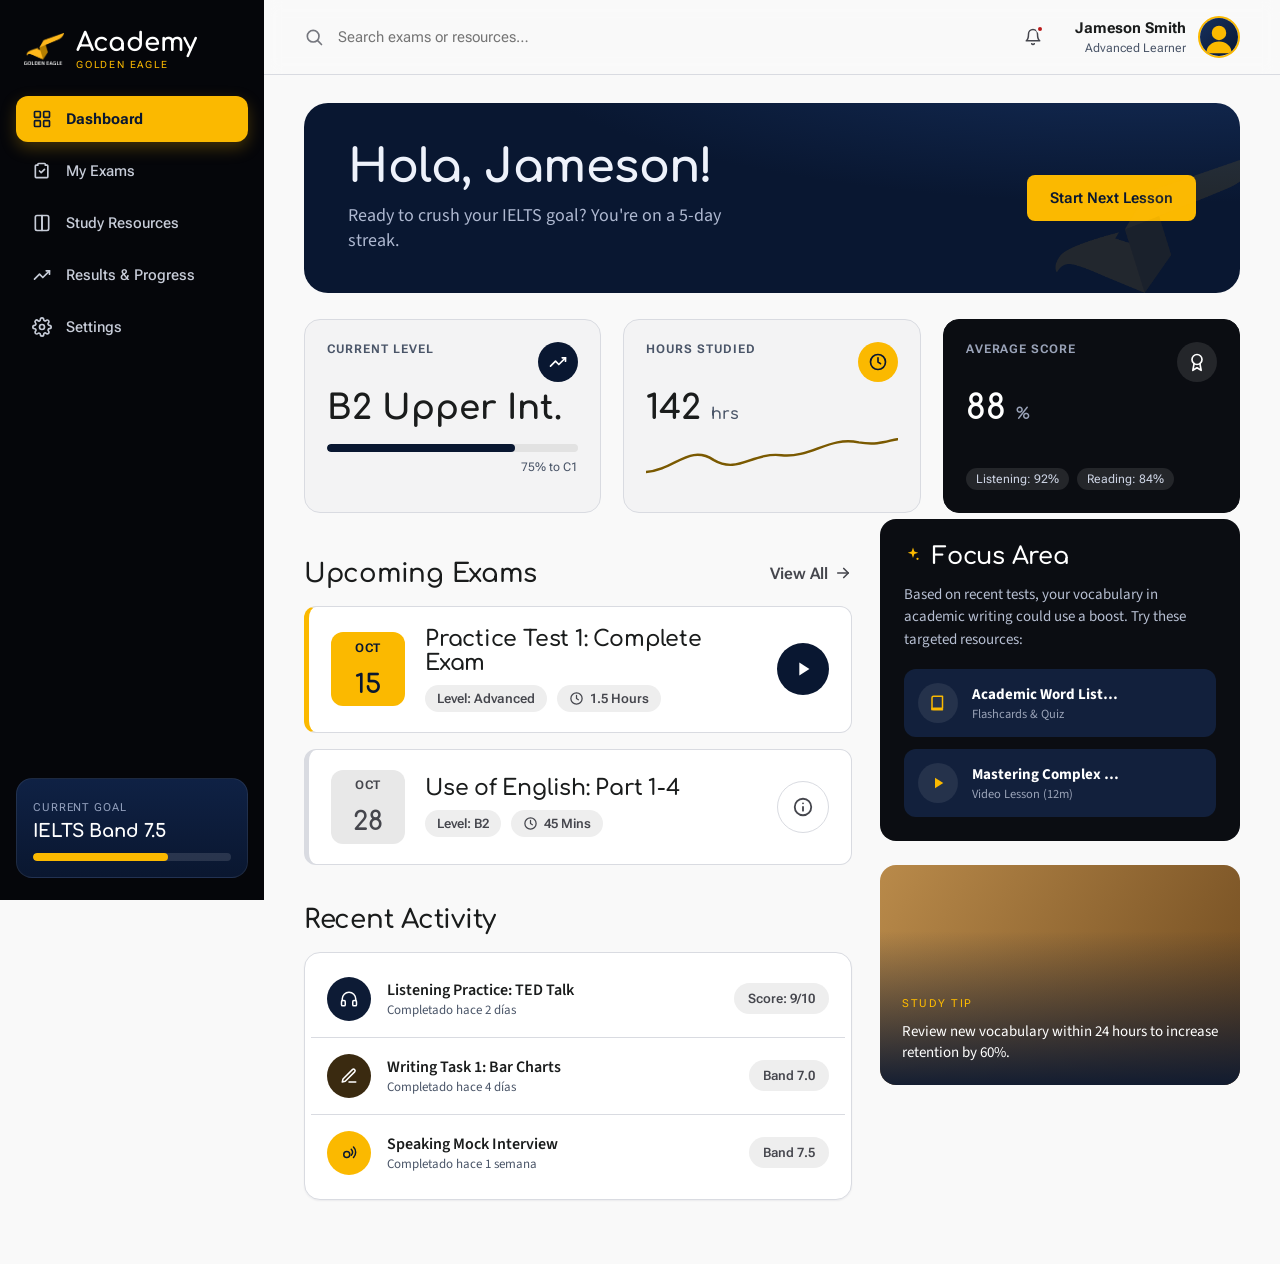
==== index.html @ 35537faf "Add Golden Eagle Academy exam portal PWA Installable exam-taking web app for Golden Eagle academy, b" ====
<!DOCTYPE html>
<html lang="es">
<head>
  <meta charset="UTF-8">
  <meta name="viewport" content="width=device-width, initial-scale=1.0, viewport-fit=cover">
  <title>Golden Eagle Academy — Portal de Exámenes</title>
  <meta name="description" content="Portal instalable para rendir exámenes de inglés en la academia Golden Eagle.">
  <meta name="theme-color" content="#091731">
  <meta name="apple-mobile-web-app-capable" content="yes">
  <meta name="mobile-web-app-capable" content="yes">
  <meta name="apple-mobile-web-app-status-bar-style" content="black-translucent">
  <meta name="apple-mobile-web-app-title" content="Golden Eagle">

  <link rel="manifest" href="manifest.webmanifest">
  <link rel="icon" type="image/png" sizes="32x32" href="icons/favicon-32.png">
  <link rel="icon" type="image/png" sizes="16x16" href="icons/favicon-16.png">
  <link rel="apple-touch-icon" href="icons/apple-touch-icon.png">

  <link rel="preconnect" href="https://fonts.googleapis.com">
  <link rel="preconnect" href="https://fonts.gstatic.com" crossorigin>
  <link href="https://fonts.googleapis.com/css2?family=Comfortaa:wght@500;600;700&family=Source+Sans+3:wght@400;600;700&family=Roboto+Flex:wght@500;600;700&display=swap" rel="stylesheet">

  <link rel="stylesheet" href="css/styles.css">
</head>
<body>
  <div id="root"></div>
  <noscript>
    <div style="padding:40px;font-family:system-ui;text-align:center">
      <h1>Golden Eagle Academy</h1>
      <p>Esta aplicación necesita JavaScript para funcionar.</p>
    </div>
  </noscript>
  <script src="js/data.js"></script>
  <script src="js/app.js"></script>
</body>
</html>
---- css/styles.css ----
/* ==========================================================================
   Golden Eagle Academy — Design System "Academic Prestige"
   Eagle Navy + Golden Yellow · Comfortaa / Source Sans 3 / Roboto Flex
   ========================================================================== */

:root {
  /* Brand */
  --eagle-navy: #091731;
  --golden-yellow: #FBB900;
  --golden-deep: #7a5900;
  --paper-white: #FFFFFF;
  --slate-gray: #4A5568;

  /* Surfaces */
  --background: #f9f9f9;
  --surface: #f9f9f9;
  --surface-container-lowest: #ffffff;
  --surface-container-low: #f3f3f4;
  --surface-container: #eeeeee;
  --surface-container-high: #e8e8e8;
  --surface-container-highest: #e2e2e2;

  /* Text */
  --on-surface: #1a1c1c;
  --on-surface-variant: #45464d;
  --outline: #75777e;
  --outline-variant: #d9dbe1;

  /* Semantic */
  --primary: #0d1b35;
  --on-primary: #ffffff;
  --error: #ba1a1a;
  --error-container: #ffdad6;
  --on-error-container: #93000a;
  --success: #1f9d6b;
  --success-soft: #e4f4ec;
  --success-border: #b7e2cd;

  /* Radii */
  --r-sm: 0.25rem;
  --r: 0.5rem;
  --r-md: 0.75rem;
  --r-lg: 1rem;
  --r-xl: 1.5rem;
  --r-full: 9999px;

  /* Fonts */
  --font-head: "Comfortaa", "Trebuchet MS", system-ui, sans-serif;
  --font-body: "Source Sans 3", "Segoe UI", system-ui, sans-serif;
  --font-ui: "Roboto Flex", "Segoe UI", system-ui, sans-serif;

  /* Layout */
  --sidebar-w: 264px;
  --max-w: 1280px;
  --shadow-1: 0 1px 2px rgba(9, 23, 49, 0.06);
  --shadow-2: 0 10px 30px rgba(9, 23, 49, 0.12);
  --shadow-hover: 0 12px 28px rgba(9, 23, 49, 0.14);
}

* { box-sizing: border-box; }

html, body { margin: 0; padding: 0; }

body {
  font-family: var(--font-body);
  background: var(--background);
  color: var(--on-surface);
  -webkit-font-smoothing: antialiased;
  text-rendering: optimizeLegibility;
  overscroll-behavior: none;
}

h1, h2, h3, h4 { font-family: var(--font-head); font-weight: 600; margin: 0; letter-spacing: -0.01em; }

a { color: inherit; text-decoration: none; }
button { font-family: inherit; }
img { max-width: 100%; display: block; }

/* Default sizing for inline icon SVGs (those without an explicit width attr).
   Explicit rules below override this via equal specificity + later source order. */
svg:not([width]) { width: 18px; height: 18px; flex: none; }

/* Scrollbar quieting */
::-webkit-scrollbar { width: 10px; height: 10px; }
::-webkit-scrollbar-thumb { background: #cfd2da; border-radius: 999px; }
::-webkit-scrollbar-track { background: transparent; }

/* ========================= App shell ========================= */
.app {
  display: grid;
  grid-template-columns: var(--sidebar-w) 1fr;
  min-height: 100vh;
}

/* Scrim only participates on mobile (overridden in the media query). */
.scrim { display: none; }

/* ---- Sidebar ---- */
.sidebar {
  background: #05060a;
  color: #e9ecf3;
  display: flex;
  flex-direction: column;
  padding: 22px 16px;
  position: sticky;
  top: 0;
  height: 100vh;
  z-index: 40;
}
.brand {
  display: flex;
  align-items: center;
  gap: 12px;
  padding: 6px 8px 22px;
}
.brand img { width: 40px; height: 40px; object-fit: contain; }
.brand .brand-name { font-family: var(--font-head); font-size: 26px; font-weight: 700; color: #fff; letter-spacing: -0.01em; }
.brand .brand-sub { display: block; font-family: var(--font-ui); font-size: 10px; letter-spacing: 0.18em; color: var(--golden-yellow); text-transform: uppercase; margin-top: 2px; }

.nav { display: flex; flex-direction: column; gap: 6px; margin-top: 4px; }
.nav a {
  display: flex;
  align-items: center;
  gap: 14px;
  padding: 13px 16px;
  border-radius: var(--r-md);
  font-family: var(--font-ui);
  font-weight: 500;
  font-size: 15px;
  color: #c7ccd8;
  transition: background .15s ease, color .15s ease;
}
.nav a svg { width: 20px; height: 20px; flex: none; }
.nav a:hover { background: rgba(255,255,255,0.06); color: #fff; }
.nav a.active {
  background: var(--golden-yellow);
  color: var(--eagle-navy);
  font-weight: 700;
  box-shadow: 0 6px 16px rgba(251,185,0,0.25);
}
.nav a.active svg { color: var(--eagle-navy); }

.sidebar-spacer { flex: 1; }

.goal-card {
  background: linear-gradient(180deg, #0f2144, #0a1730);
  border: 1px solid rgba(255,255,255,0.08);
  border-radius: var(--r-lg);
  padding: 16px;
  margin-top: 12px;
}
.goal-card .goal-label { font-family: var(--font-ui); font-size: 11px; letter-spacing: 0.08em; color: #93a0bd; text-transform: uppercase; }
.goal-card .goal-value { font-family: var(--font-head); font-weight: 700; font-size: 18px; color: #fff; margin: 4px 0 12px; }
.goal-bar { height: 8px; border-radius: 999px; background: rgba(255,255,255,0.12); overflow: hidden; }
.goal-bar > span { display: block; height: 100%; background: var(--golden-yellow); border-radius: 999px; }

/* ---- Main + topbar ---- */
.main { display: flex; flex-direction: column; min-width: 0; }

.topbar {
  position: sticky;
  top: 0;
  z-index: 30;
  display: flex;
  align-items: center;
  gap: 20px;
  padding: 16px 40px;
  background: rgba(249,249,249,0.85);
  backdrop-filter: saturate(140%) blur(8px);
  border-bottom: 1px solid var(--outline-variant);
}
.search {
  flex: 1;
  max-width: 620px;
  display: flex;
  align-items: center;
  gap: 12px;
  color: var(--outline);
  font-family: var(--font-ui);
  font-size: 15px;
}
.search > svg { width: 20px; height: 20px; flex: none; }
.search input {
  border: none;
  background: transparent;
  outline: none;
  width: 100%;
  font-size: 15px;
  color: var(--on-surface);
  font-family: var(--font-ui);
}
.topbar-right { display: flex; align-items: center; gap: 22px; margin-left: auto; }
.icon-btn {
  position: relative;
  border: none;
  background: transparent;
  color: var(--on-surface-variant);
  cursor: pointer;
  display: grid;
  place-items: center;
  width: 40px; height: 40px;
  border-radius: var(--r-full);
}
.icon-btn:hover { background: var(--surface-container); }
.icon-btn .dot { position: absolute; top: 8px; right: 9px; width: 8px; height: 8px; border-radius: 999px; background: var(--error); border: 2px solid var(--background); }
.user { display: flex; align-items: center; gap: 12px; }
.user .u-name { text-align: right; font-family: var(--font-ui); }
.user .u-name b { display: block; font-size: 15px; color: var(--on-surface); font-weight: 700; }
.user .u-name span { font-size: 12px; color: var(--slate-gray); }
.user .avatar { width: 42px; height: 42px; border-radius: 999px; object-fit: cover; border: 2px solid var(--golden-yellow); background: var(--surface-container); }

/* ---- Content container ---- */
.content { padding: 28px 40px 64px; }
.container { max-width: var(--max-w); margin: 0 auto; }

/* Mobile top bar (hidden on desktop) */
.mobile-bar { display: none; }

/* ========================= Buttons ========================= */
.btn {
  display: inline-flex;
  align-items: center;
  justify-content: center;
  gap: 10px;
  border: 1px solid transparent;
  border-radius: var(--r);
  padding: 13px 22px;
  font-family: var(--font-ui);
  font-weight: 600;
  font-size: 15px;
  cursor: pointer;
  transition: transform .05s ease, box-shadow .15s ease, background .15s ease, filter .15s ease;
  white-space: nowrap;
}
.btn:active { transform: translateY(1px); }
.btn-primary { background: var(--eagle-navy); color: #fff; }
.btn-primary:hover { box-shadow: var(--shadow-2); filter: brightness(1.1); }
.btn-gold { background: var(--golden-yellow); color: var(--eagle-navy); }
.btn-gold:hover { filter: brightness(1.03); box-shadow: 0 10px 24px rgba(251,185,0,0.3); }
.btn-ghost { background: transparent; border-color: var(--outline-variant); color: var(--on-surface); }
.btn-ghost:hover { border-color: var(--eagle-navy); background: var(--surface-container-low); }
.btn-block { width: 100%; }
.btn svg { width: 18px; height: 18px; }
.btn[disabled] { opacity: .5; cursor: not-allowed; }

/* ========================= Chips / badges ========================= */
.chip {
  display: inline-flex;
  align-items: center;
  gap: 6px;
  font-family: var(--font-ui);
  font-size: 12.5px;
  font-weight: 600;
  padding: 6px 12px;
  border-radius: var(--r-full);
  background: var(--surface-container);
  color: var(--on-surface-variant);
}
.chip svg { width: 15px; height: 15px; }
.badge {
  display: inline-flex;
  align-items: center;
  font-family: var(--font-ui);
  font-weight: 700;
  font-size: 11px;
  letter-spacing: 0.04em;
  text-transform: uppercase;
  padding: 5px 12px;
  border-radius: var(--r-full);
}
.badge-gold { background: var(--golden-yellow); color: var(--eagle-navy); }
.badge-navy { background: var(--eagle-navy); color: #fff; }
.badge-brown { background: #2e1501; color: #edbd9a; }
.badge-green { background: var(--success-soft); color: #0f7a53; }

/* ========================= Cards ========================= */
.card {
  background: var(--surface-container-lowest);
  border: 1px solid var(--outline-variant);
  border-radius: var(--r-lg);
  box-shadow: var(--shadow-1);
}
.section-title {
  font-family: var(--font-head);
  font-size: 28px;
  font-weight: 600;
  margin: 8px 0 20px;
}
.section-head { display: flex; align-items: center; justify-content: space-between; margin: 40px 0 18px; }
.section-head h2 { font-size: 26px; }
.link-more { font-family: var(--font-ui); font-weight: 600; color: var(--on-surface-variant); display: inline-flex; gap: 6px; align-items: center; }
.link-more:hover { color: var(--eagle-navy); }

/* ========================= Dashboard ========================= */
.dash-grid { display: grid; grid-template-columns: 1fr 360px; gap: 28px; align-items: start; }

.hero {
  position: relative;
  overflow: hidden;
  background: radial-gradient(1200px 320px at 90% -40%, #16305e 0%, var(--eagle-navy) 55%);
  color: #fff;
  border-radius: var(--r-xl);
  padding: 40px 44px;
  display: flex;
  align-items: center;
  justify-content: space-between;
  gap: 24px;
}
.hero h1 { font-size: 46px; font-weight: 700; line-height: 1.05; color: #eef2fb; }
.hero p { margin: 12px 0 0; color: #aeb8d0; font-size: 18px; max-width: 46ch; }
.hero .eagle-watermark { position: absolute; right: -20px; bottom: -30px; width: 220px; opacity: 0.10; pointer-events: none; }

.stats { display: grid; grid-template-columns: repeat(3, 1fr); gap: 22px; margin-top: 26px; }
.stat {
  border-radius: var(--r-lg);
  padding: 22px;
  border: 1px solid var(--outline-variant);
  background: var(--surface-container-low);
  min-height: 150px;
  display: flex;
  flex-direction: column;
}
.stat.dark { background: #0b0d12; border-color: #0b0d12; color: #fff; }
.stat .stat-top { display: flex; align-items: flex-start; justify-content: space-between; }
.stat .stat-label { font-family: var(--font-ui); font-size: 12px; letter-spacing: 0.08em; text-transform: uppercase; color: var(--slate-gray); font-weight: 700; }
.stat.dark .stat-label { color: #9aa3b8; }
.stat .stat-value { font-family: var(--font-head); font-weight: 700; font-size: 34px; margin-top: 8px; line-height: 1.1; }
.stat .stat-value small { font-size: 16px; color: var(--slate-gray); font-weight: 600; }
.stat.dark .stat-value small { color: #9aa3b8; }
.stat-emblem { width: 40px; height: 40px; border-radius: 999px; display: grid; place-items: center; flex: none; }
.stat-emblem.navy { background: var(--eagle-navy); color: #fff; }
.stat-emblem.gold { background: var(--golden-yellow); color: var(--eagle-navy); }
.stat-emblem.ghost { background: rgba(255,255,255,0.1); color: #fff; }
.progress-line { height: 8px; border-radius: 999px; background: var(--surface-container-highest); overflow: hidden; margin-top: auto; }
.progress-line > span { display: block; height: 100%; background: var(--eagle-navy); border-radius: 999px; }
.stat .stat-foot { display: flex; justify-content: flex-end; font-family: var(--font-ui); font-size: 12px; color: var(--slate-gray); margin-top: 8px; }
.mini-tags { display: flex; gap: 8px; margin-top: auto; }
.mini-tag { font-family: var(--font-ui); font-size: 12px; padding: 4px 10px; border-radius: 999px; background: rgba(255,255,255,0.1); color: #cdd4e4; }
.sparkline { margin-top: auto; }

/* Upcoming exam rows */
.exam-row {
  display: flex;
  align-items: center;
  gap: 20px;
  padding: 20px 22px;
  border: 1px solid var(--outline-variant);
  border-left: 5px solid var(--golden-yellow);
  border-radius: var(--r-md);
  background: var(--surface-container-lowest);
  margin-bottom: 16px;
}
.exam-row.muted { border-left-color: var(--outline-variant); }
.date-badge {
  width: 74px; height: 74px; flex: none;
  border-radius: var(--r-md);
  background: var(--golden-yellow);
  color: var(--eagle-navy);
  display: grid;
  place-items: center;
  text-align: center;
  font-family: var(--font-ui);
}
.date-badge.muted { background: var(--surface-container-high); color: var(--on-surface-variant); }
.date-badge .m { font-size: 12px; font-weight: 700; letter-spacing: 0.08em; text-transform: uppercase; }
.date-badge .d { font-family: var(--font-head); font-weight: 700; font-size: 26px; line-height: 1; }
.exam-row .exam-main { flex: 1; min-width: 0; }
.exam-row h3 { font-size: 22px; }
.exam-row .exam-tags { display: flex; gap: 10px; margin-top: 10px; flex-wrap: wrap; }
.round-btn { width: 52px; height: 52px; border-radius: 999px; border: none; background: var(--eagle-navy); color: #fff; display: grid; place-items: center; cursor: pointer; flex: none; }
.round-btn.ghost { background: transparent; color: var(--on-surface-variant); border: 1px solid var(--outline-variant); }
.round-btn:hover { filter: brightness(1.15); }
.round-btn svg { width: 22px; height: 22px; }

/* Recent activity */
.activity { padding: 8px 6px; }
.activity-item { display: flex; align-items: center; gap: 16px; padding: 16px; border-radius: var(--r-md); }
.activity-item + .activity-item { border-top: 1px solid var(--outline-variant); border-radius: 0; }
.activity-ico { width: 44px; height: 44px; border-radius: 999px; display: grid; place-items: center; color: #fff; flex: none; }
.activity-item .a-main { flex: 1; }
.activity-item .a-main b { font-family: var(--font-body); font-size: 16px; font-weight: 600; }
.activity-item .a-main span { display: block; font-size: 13px; color: var(--slate-gray); }
.score-pill { font-family: var(--font-ui); font-weight: 600; font-size: 13px; background: var(--surface-container); padding: 8px 14px; border-radius: 999px; color: var(--on-surface-variant); }

/* Right rail cards */
.rail { display: flex; flex-direction: column; gap: 24px; }
.focus-card { background: #0b0d12; color: #fff; border-radius: var(--r-lg); padding: 24px; }
.focus-card h3 { display: flex; align-items: center; gap: 10px; color: #fff; font-size: 24px; }
.focus-card h3 .spark { color: var(--golden-yellow); }
.focus-card p { color: #b7bfd2; font-size: 15px; line-height: 1.5; margin: 14px 0 18px; }
.resource {
  display: flex; align-items: center; gap: 14px;
  background: #12203c; border-radius: var(--r-md); padding: 14px; margin-top: 12px;
}
.resource .r-ico { width: 40px; height: 40px; border-radius: 999px; background: rgba(255,255,255,0.08); display: grid; place-items: center; color: var(--golden-yellow); flex: none; }
.resource b { font-size: 15px; }
.resource span { display: block; font-size: 12.5px; color: #9aa3b8; }
.tip-card { border-radius: var(--r-lg); overflow: hidden; position: relative; color: #fff; min-height: 220px; display: flex; align-items: flex-end; }
.tip-card .tip-bg { position: absolute; inset: 0; background: linear-gradient(180deg, rgba(9,23,49,0) 30%, rgba(9,23,49,.92) 100%), linear-gradient(120deg, #b98a4a, #6f4a1f); }
.tip-card .tip-body { position: relative; padding: 22px; }
.tip-card .tip-kicker { font-family: var(--font-ui); font-size: 11px; letter-spacing: 0.14em; text-transform: uppercase; color: var(--golden-yellow); }
.tip-card .tip-body p { margin: 8px 0 0; font-size: 15px; }

/* ========================= Exam Library ========================= */
.page-head h1 { font-size: 44px; font-weight: 700; }
.page-head p { color: var(--slate-gray); font-size: 18px; max-width: 52ch; margin: 12px 0 0; }
.lib-grid { display: grid; grid-template-columns: 220px 1fr; gap: 36px; margin-top: 28px; align-items: start; }
.filter-list { display: flex; flex-direction: column; gap: 4px; position: sticky; top: 96px; }
.filter-list button {
  text-align: left;
  border: none;
  background: transparent;
  padding: 13px 18px;
  border-radius: var(--r);
  font-family: var(--font-ui);
  font-size: 15px;
  color: var(--on-surface-variant);
  cursor: pointer;
}
.filter-list button:hover { background: var(--surface-container-low); }
.filter-list button.active { background: #05060a; color: #fff; font-weight: 600; }

.level-block { margin-bottom: 44px; }
.level-title { display: flex; align-items: center; gap: 14px; margin-bottom: 22px; }
.level-title::before { content: ""; width: 5px; height: 30px; background: var(--golden-yellow); border-radius: 999px; }
.level-title h2 { font-size: 30px; font-weight: 700; }
.level-title .rule { flex: 1; height: 1px; background: var(--outline-variant); }

.exam-cards { display: grid; grid-template-columns: repeat(2, 1fr); gap: 24px; }
.exam-card {
  background: var(--surface-container-lowest);
  border: 1px solid var(--outline-variant);
  border-radius: var(--r-lg);
  padding: 24px;
  box-shadow: var(--shadow-1);
  display: flex;
  flex-direction: column;
  transition: box-shadow .18s ease, transform .18s ease;
}
.exam-card:hover { box-shadow: var(--shadow-hover); transform: translateY(-2px); }
.exam-card .ec-top { display: flex; align-items: center; justify-content: space-between; margin-bottom: 16px; }
.exam-card h3 { font-size: 24px; line-height: 1.15; }
.exam-card .ec-desc { color: var(--slate-gray); font-size: 15.5px; line-height: 1.5; margin: 12px 0 16px; }
.exam-card .ec-skills { display: flex; flex-wrap: wrap; gap: 8px; margin-bottom: 20px; }
.exam-card .btn { margin-top: auto; }
.time-chip { display: inline-flex; align-items: center; gap: 6px; font-family: var(--font-ui); font-size: 13.5px; color: var(--slate-gray); font-weight: 600; }
.time-chip svg { width: 16px; height: 16px; }

/* ========================= Exam Runner ========================= */
.runner { display: grid; grid-template-columns: 1fr 380px; gap: 28px; align-items: start; }
.exam-header {
  display: flex; align-items: center; gap: 22px; flex-wrap: wrap;
  padding-bottom: 18px; border-bottom: 1px solid var(--outline-variant); margin-bottom: 24px;
}
.exam-header h1 { font-size: 30px; font-weight: 700; }
.exam-header .sub { font-family: var(--font-ui); font-size: 12px; letter-spacing: 0.1em; text-transform: uppercase; color: var(--slate-gray); margin-top: 4px; }
.progress-wrap { display: flex; align-items: center; gap: 14px; margin-left: 8px; }
.progress-wrap .p-label { font-family: var(--font-ui); font-size: 12px; text-transform: uppercase; letter-spacing: 0.08em; color: var(--slate-gray); }
.progress-track { width: 190px; height: 10px; border-radius: 999px; background: var(--surface-container-highest); overflow: hidden; }
.progress-track > span { display: block; height: 100%; background: var(--eagle-navy); }
.progress-count { font-family: var(--font-ui); font-weight: 700; font-size: 14px; }
.timer {
  margin-left: auto;
  display: inline-flex; align-items: center; gap: 10px;
  padding: 10px 18px; border-radius: 999px;
  background: var(--error-container); color: var(--on-error-container);
  font-family: var(--font-ui); font-weight: 700; font-size: 20px;
  font-variant-numeric: tabular-nums;
}
.timer.calm { background: var(--surface-container); color: var(--on-surface-variant); }

.passage { background: var(--surface-container-lowest); border: 1px solid var(--outline-variant); border-radius: var(--r-lg); padding: 28px 30px; }
.passage .instruction {
  display: flex; gap: 12px; align-items: flex-start;
  background: var(--surface-container-low); border-radius: var(--r); padding: 14px 16px;
  font-size: 14px; color: var(--on-surface-variant); font-weight: 600; margin-bottom: 20px;
}
.passage .instruction svg { flex: none; margin-top: 1px; color: var(--slate-gray); }
.passage h4 { font-family: var(--font-body); font-weight: 700; font-size: 18px; margin-bottom: 14px; }
.passage p { line-height: 1.7; font-size: 16.5px; margin: 0 0 16px; color: #21242b; }
.gap {
  display: inline-flex; align-items: baseline; gap: 4px;
  border-bottom: 2px solid var(--outline);
  min-width: 96px; padding: 0 6px 2px; margin: 0 2px;
  position: relative; font-weight: 600; color: var(--eagle-navy);
}
.gap sup { color: var(--slate-gray); font-size: 11px; }
.gap.filled { border-bottom-color: var(--golden-yellow); }

.question-card {
  margin-top: 22px;
  border-left: 6px solid var(--eagle-navy);
  background: var(--surface-container-lowest);
  border: 1px solid var(--outline-variant);
  border-left: 6px solid var(--eagle-navy);
  border-radius: var(--r-lg);
  padding: 26px 28px;
}
.question-card .q-head { display: flex; align-items: center; gap: 16px; margin-bottom: 20px; }
.q-num { width: 40px; height: 40px; border-radius: 999px; background: var(--eagle-navy); color: #fff; display: grid; place-items: center; font-family: var(--font-head); font-weight: 700; flex: none; }
.q-head h3 { font-size: 22px; }
.options { display: grid; grid-template-columns: 1fr 1fr; gap: 14px; }
.option {
  display: flex; align-items: center; gap: 14px;
  border: 1px solid var(--outline-variant); border-radius: var(--r-md);
  padding: 16px 18px; cursor: pointer;
  font-family: var(--font-body); font-size: 16px;
  transition: border-color .12s ease, background .12s ease, box-shadow .12s ease;
  background: var(--surface-container-lowest);
}
.option:hover { border-color: var(--eagle-navy); }
.option .radio { width: 22px; height: 22px; border-radius: 999px; border: 2px solid var(--outline); display: grid; place-items: center; flex: none; }
.option.selected { border-color: var(--eagle-navy); box-shadow: inset 0 0 0 1px var(--eagle-navy); }
.option.selected .radio { border-color: var(--eagle-navy); }
.option.selected .radio::after { content: ""; width: 11px; height: 11px; border-radius: 999px; background: var(--eagle-navy); }

.runner-footer {
  display: flex; align-items: center; gap: 16px;
  margin-top: 28px; padding-top: 22px; border-top: 1px solid var(--outline-variant);
}
.runner-footer .spacer { flex: 1; }

/* Navigator */
.navigator { position: sticky; top: 96px; }
.navigator .nav-card { padding: 24px; }
.navigator h3 { font-size: 24px; margin-bottom: 18px; }
.legend { display: flex; gap: 18px; flex-wrap: wrap; margin-bottom: 20px; font-family: var(--font-ui); font-size: 12.5px; color: var(--on-surface-variant); }
.legend span { display: inline-flex; align-items: center; gap: 7px; }
.legend .dot { width: 12px; height: 12px; border-radius: 999px; }
.legend .dot.current { background: var(--eagle-navy); }
.legend .dot.answered { background: var(--golden-yellow); }
.legend .dot.unanswered { background: var(--surface-container-highest); }
.nav-grid { display: grid; grid-template-columns: repeat(5, 1fr); gap: 10px; }
.nav-cell {
  aspect-ratio: 1;
  border: none; border-radius: var(--r); cursor: pointer;
  font-family: var(--font-ui); font-weight: 600; font-size: 15px;
  background: var(--surface-container-highest); color: var(--on-surface-variant);
  display: grid; place-items: center; transition: transform .08s ease;
}
.nav-cell:hover { transform: scale(1.06); }
.nav-cell.answered { background: var(--golden-yellow); color: var(--eagle-navy); }
.nav-cell.current { background: var(--eagle-navy); color: #fff; box-shadow: 0 0 0 3px rgba(9,23,49,.15); }
.nav-cell.flagged { outline: 2px solid var(--error); outline-offset: 1px; }
.nav-actions { margin-top: 22px; }

/* ========================= Results ========================= */
.results-head { display: flex; align-items: flex-start; justify-content: space-between; gap: 24px; flex-wrap: wrap; }
.results-head h1 { font-size: 40px; font-weight: 700; line-height: 1.1; margin-top: 10px; }
.results-head p { color: var(--slate-gray); font-size: 16px; margin-top: 8px; max-width: 42ch; }
.results-actions { display: flex; gap: 12px; }

.result-top { display: grid; grid-template-columns: 1fr 1fr; gap: 26px; margin-top: 26px; }
.grade-card { background: var(--surface-container-low); border: 1px solid var(--outline-variant); border-radius: var(--r-lg); padding: 28px; position: relative; overflow: hidden; display: flex; flex-direction: column; }
.grade-card .g-label { font-family: var(--font-ui); font-size: 12px; letter-spacing: 0.1em; text-transform: uppercase; color: var(--slate-gray); }
.grade-card .g-value { font-family: var(--font-head); font-weight: 700; font-size: 66px; line-height: 1; margin-top: 8px; }
.grade-card .g-value .pct { font-size: 30px; }
.grade-card .g-value .verdict { font-size: 26px; color: var(--golden-deep); }
.grade-card .g-star { position: absolute; right: 6px; top: 18px; width: 150px; color: #dfe3ee; opacity: .6; }
.grade-card .g-star svg { width: 100%; height: auto; }
.stat-emblem svg { width: 20px; height: 20px; }
.grade-scale { margin-top: auto; }
.grade-scale .bar { height: 8px; border-radius: 999px; background: var(--surface-container-highest); position: relative; }
.grade-scale .bar > span { position: absolute; left: 0; top: 0; bottom: 0; background: var(--eagle-navy); border-radius: 999px; }
.grade-scale .bar .pass { position: absolute; top: -4px; bottom: -4px; width: 2px; background: var(--golden-deep); }
.grade-scale .ticks { display: flex; justify-content: space-between; font-family: var(--font-ui); font-size: 12px; color: var(--slate-gray); margin-top: 8px; }

.feedback-card { background: #0b0d12; color: #fff; border-radius: var(--r-lg); padding: 28px; }
.feedback-card h3 { display: flex; align-items: center; gap: 10px; color: #fff; font-size: 22px; }
.feedback-card h3 .fi { width: 30px; height: 30px; border-radius: 999px; background: var(--golden-yellow); color: var(--eagle-navy); display: grid; place-items: center; }
.feedback-card > p { color: #c4ccdd; line-height: 1.6; margin: 16px 0; font-size: 15px; }
.focus-box { border-left: 3px solid var(--golden-yellow); background: rgba(255,255,255,0.04); border-radius: var(--r); padding: 16px 18px; }
.focus-box b { color: var(--golden-yellow); display: flex; gap: 8px; align-items: center; font-family: var(--font-ui); font-size: 14px; }
.focus-box ul { margin: 10px 0 0; padding-left: 18px; color: #c4ccdd; font-size: 14.5px; line-height: 1.6; }
.feedback-foot { display: flex; align-items: center; justify-content: space-between; gap: 14px; margin-top: 20px; flex-wrap: wrap; }
.feedback-foot .status { font-family: var(--font-ui); font-size: 13px; color: #9aa3b8; }

.skills-grid { display: grid; grid-template-columns: repeat(4, 1fr); gap: 22px; margin-top: 20px; }
.skill-tile { border: 1px solid var(--outline-variant); border-radius: var(--r-lg); padding: 20px; background: var(--surface-container-lowest); }
.skill-tile .st-top { display: flex; align-items: center; justify-content: space-between; }
.skill-tile .st-ico { width: 40px; height: 40px; border-radius: var(--r); background: var(--surface-container-low); display: grid; place-items: center; color: var(--eagle-navy); }
.skill-tile .st-pct { font-family: var(--font-head); font-weight: 700; font-size: 24px; }
.skill-tile.low .st-pct { color: var(--error); }
.skill-tile .st-name { font-family: var(--font-ui); font-weight: 700; letter-spacing: 0.05em; text-transform: uppercase; font-size: 12.5px; margin-top: 14px; }
.skill-tile .st-desc { color: var(--slate-gray); font-size: 13.5px; margin-top: 6px; line-height: 1.45; }
.st-bars { display: flex; gap: 5px; margin-top: 14px; }
.st-bars i { flex: 1; height: 12px; border-radius: 3px; background: var(--surface-container-highest); }
.st-bars i.on { background: var(--eagle-navy); }
.skill-tile.low .st-bars i.on { background: var(--error); }
.st-bars i.gold { background: var(--golden-yellow); }

.review { display: grid; grid-template-columns: 280px 1fr; gap: 26px; margin-top: 22px; align-items: start; }
.review-side { background: var(--surface-container-low); border: 1px solid var(--outline-variant); border-radius: var(--r-lg); padding: 22px; position: sticky; top: 96px; }
.review-side h3 { font-size: 22px; margin-bottom: 16px; }
.rev-item { display: flex; align-items: center; justify-content: space-between; gap: 10px; padding: 12px 0; border-bottom: 1px solid var(--outline-variant); font-family: var(--font-ui); font-size: 14px; }
.rev-item:last-child { border-bottom: none; }
.rev-item.active { background: var(--eagle-navy); color: #fff; border-radius: var(--r); padding: 12px 14px; border: none; }
.rev-item .mini-pct { font-size: 12px; background: var(--surface-container-highest); padding: 3px 8px; border-radius: 999px; color: var(--on-surface-variant); }
.rev-item.active .mini-pct { background: rgba(255,255,255,.15); color: #fff; }
.rev-legend { margin-top: 16px; display: flex; flex-direction: column; gap: 8px; font-family: var(--font-ui); font-size: 13px; }
.rev-legend span { display: inline-flex; align-items: center; gap: 8px; }
.rev-legend .dot { width: 10px; height: 10px; border-radius: 999px; }

.qreview { display: flex; flex-direction: column; gap: 20px; }
.qr {
  border: 1px solid var(--outline-variant); border-radius: var(--r-lg);
  border-left: 5px solid var(--success); padding: 22px; background: var(--surface-container-lowest);
}
.qr.wrong { border-left-color: var(--error); }
.qr .qr-head { display: flex; align-items: center; justify-content: space-between; }
.qr .qr-kicker { font-family: var(--font-ui); font-size: 12px; letter-spacing: 0.08em; text-transform: uppercase; color: var(--slate-gray); }
.qr .qr-stem { font-size: 16.5px; margin: 12px 0 16px; line-height: 1.5; }
.opt-review { border: 1px solid var(--outline-variant); border-radius: var(--r); padding: 13px 16px; margin-bottom: 10px; font-size: 15px; display: flex; align-items: center; justify-content: space-between; gap: 12px; }
.opt-review.correct { background: var(--success-soft); border-color: var(--success-border); color: #0f5c3f; }
.opt-review.chosen-wrong { background: var(--error-container); border-color: #f3b6b0; color: var(--on-error-container); }
.opt-review.dim { color: var(--outline); }
.opt-review.dim s { text-decoration: line-through; }
.explanation { display: flex; gap: 12px; background: var(--surface-container-low); border-radius: var(--r); padding: 16px; margin-top: 6px; }
.explanation .ei { color: var(--golden-deep); flex: none; }
.explanation b { font-family: var(--font-ui); font-size: 13.5px; }
.explanation p { margin: 4px 0 0; font-size: 14.5px; color: var(--on-surface-variant); line-height: 1.55; }

/* ========================= Modal ========================= */
.modal-backdrop {
  position: fixed; inset: 0; z-index: 90;
  background: rgba(9,23,49,0.55); backdrop-filter: blur(4px);
  display: grid; place-items: center; padding: 20px;
}
.modal {
  background: var(--surface-container-lowest);
  border-radius: var(--r-lg);
  border-top: 4px solid var(--golden-yellow);
  max-width: 460px; width: 100%;
  padding: 30px; box-shadow: var(--shadow-2);
}
.modal h3 { font-size: 24px; margin-bottom: 10px; }
.modal p { color: var(--slate-gray); line-height: 1.55; }
.modal-actions { display: flex; gap: 12px; margin-top: 24px; justify-content: flex-end; }

/* ========================= Toast / install ========================= */
.toast-host { position: fixed; left: 50%; bottom: 26px; transform: translateX(-50%); z-index: 95; display: flex; flex-direction: column; gap: 10px; align-items: center; }
.toast {
  background: var(--eagle-navy); color: #fff; padding: 14px 20px; border-radius: var(--r-full);
  font-family: var(--font-ui); font-size: 14.5px; box-shadow: var(--shadow-2);
  display: flex; align-items: center; gap: 12px;
  animation: rise .25s ease;
}
.toast .toast-btn { background: var(--golden-yellow); color: var(--eagle-navy); border: none; border-radius: 999px; padding: 6px 14px; font-weight: 700; cursor: pointer; font-family: var(--font-ui); }
@keyframes rise { from { opacity: 0; transform: translateY(10px); } to { opacity: 1; transform: none; } }

.empty { text-align: center; color: var(--slate-gray); padding: 60px 20px; }

/* ========================= Responsive ========================= */
@media (max-width: 1100px) {
  .dash-grid { grid-template-columns: 1fr; }
  .rail { flex-direction: row; flex-wrap: wrap; }
  .rail > * { flex: 1 1 300px; }
  .runner { grid-template-columns: 1fr; }
  .navigator { position: static; order: -1; }
  .result-top { grid-template-columns: 1fr; }
  .review { grid-template-columns: 1fr; }
  .review-side { position: static; }
  .skills-grid { grid-template-columns: repeat(2, 1fr); }
}

@media (max-width: 900px) {
  :root { --sidebar-w: 0px; }
  .app { grid-template-columns: 1fr; }
  .sidebar {
    position: fixed; left: 0; top: 0; bottom: 0; width: 280px;
    transform: translateX(-100%); transition: transform .25s ease;
    box-shadow: var(--shadow-2);
  }
  body.nav-open .sidebar { transform: none; }
  .scrim { display: none; position: fixed; inset: 0; background: rgba(9,23,49,.5); z-index: 39; }
  body.nav-open .scrim { display: block; }
  .mobile-bar {
    display: flex; align-items: center; gap: 14px;
    padding: 12px 16px; background: #05060a; color: #fff; position: sticky; top: 0; z-index: 35;
  }
  .mobile-bar .brand-name { font-family: var(--font-head); font-weight: 700; font-size: 20px; }
  .mobile-bar img { width: 30px; height: 30px; }
  .hamburger { background: transparent; border: none; color: #fff; display: grid; place-items: center; width: 40px; height: 40px; cursor: pointer; }
  .topbar { padding: 12px 16px; }
  .topbar .search { display: none; }
  .content { padding: 18px 16px 80px; }
  .hero { padding: 26px; flex-direction: column; align-items: flex-start; }
  .hero h1 { font-size: 32px; }
  .stats { grid-template-columns: 1fr; }
  .exam-cards { grid-template-columns: 1fr; }
  .lib-grid { grid-template-columns: 1fr; }
  .filter-list { position: static; flex-direction: row; flex-wrap: wrap; }
  .options { grid-template-columns: 1fr; }
  .skills-grid { grid-template-columns: 1fr; }
  .page-head h1 { font-size: 32px; }
  .results-head h1 { font-size: 30px; }
}
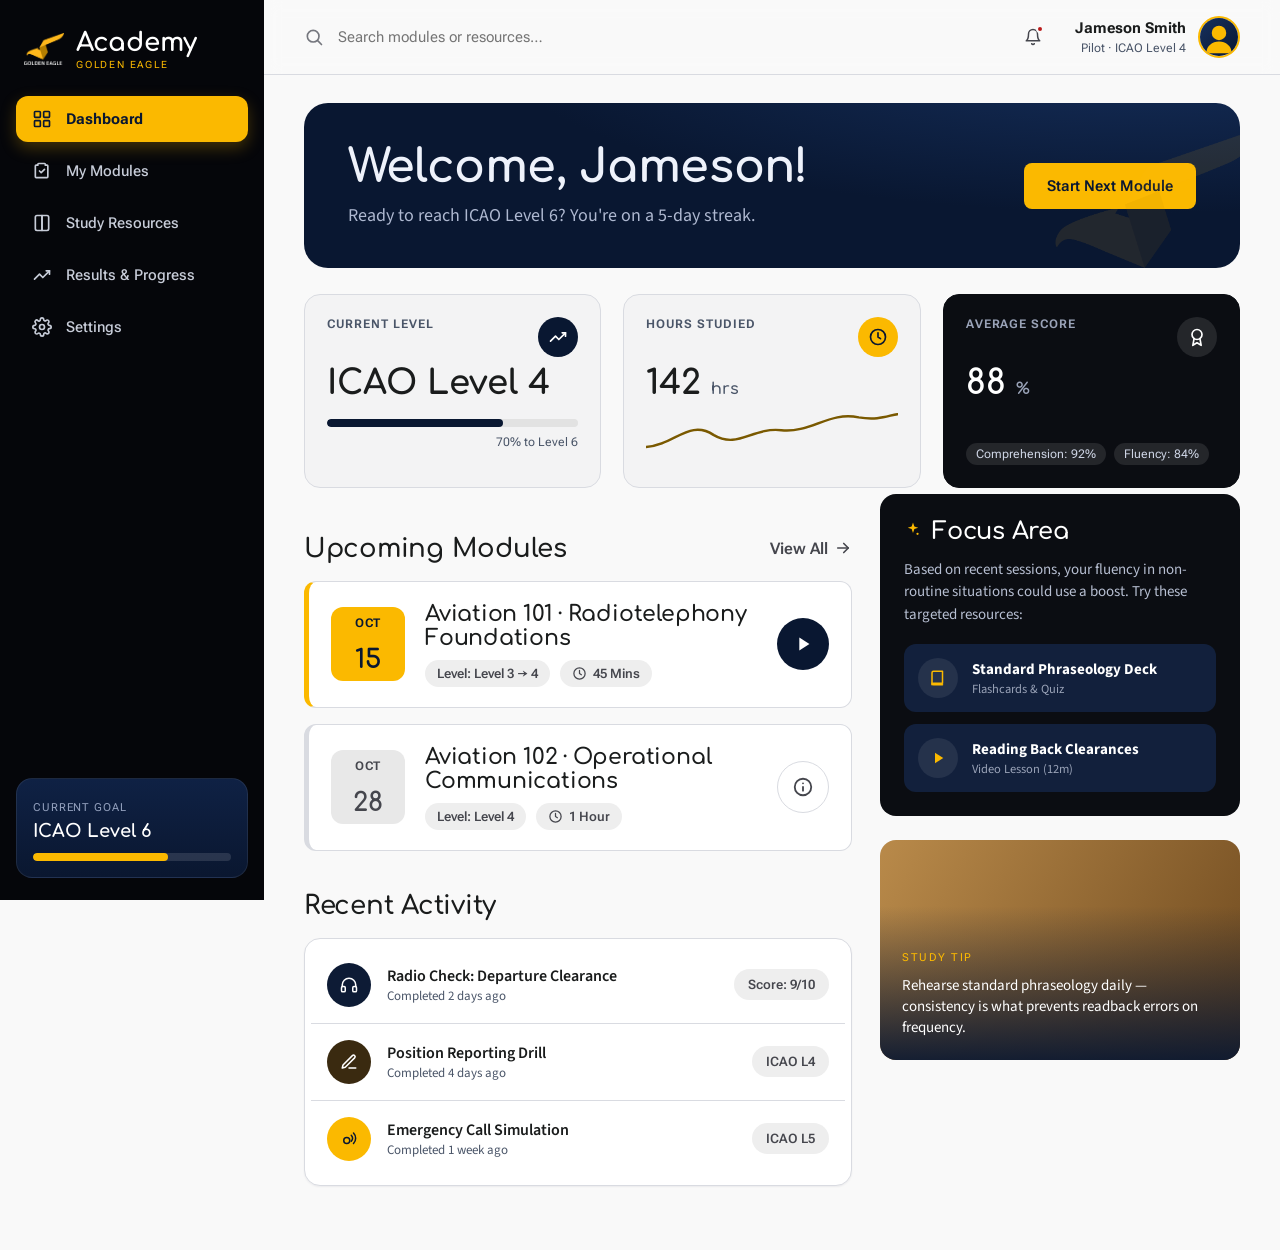
==== commit 2db09a9b: "Reorient portal to Aviation English (ICAO) Repurpose the exam portal for Aviation English aligned to" ====
--- a/index.html
+++ b/index.html
@@ -1,10 +1,10 @@
 <!DOCTYPE html>
-<html lang="es">
+<html lang="en">
 <head>
   <meta charset="UTF-8">
   <meta name="viewport" content="width=device-width, initial-scale=1.0, viewport-fit=cover">
-  <title>Golden Eagle Academy — Portal de Exámenes</title>
-  <meta name="description" content="Portal instalable para rendir exámenes de inglés en la academia Golden Eagle.">
+  <title>Golden Eagle Academy — Aviation English (ICAO)</title>
+  <meta name="description" content="Installable Aviation English exam portal for Golden Eagle Academy, aligned to the ICAO language proficiency levels.">
   <meta name="theme-color" content="#091731">
   <meta name="apple-mobile-web-app-capable" content="yes">
   <meta name="mobile-web-app-capable" content="yes">
@@ -27,7 +27,7 @@
   <noscript>
     <div style="padding:40px;font-family:system-ui;text-align:center">
       <h1>Golden Eagle Academy</h1>
-      <p>Esta aplicación necesita JavaScript para funcionar.</p>
+      <p>This application requires JavaScript to run.</p>
     </div>
   </noscript>
   <script src="js/data.js"></script>
--- a/css/styles.css
+++ b/css/styles.css
@@ -575,7 +575,7 @@
 .feedback-foot { display: flex; align-items: center; justify-content: space-between; gap: 14px; margin-top: 20px; flex-wrap: wrap; }
 .feedback-foot .status { font-family: var(--font-ui); font-size: 13px; color: #9aa3b8; }
 
-.skills-grid { display: grid; grid-template-columns: repeat(4, 1fr); gap: 22px; margin-top: 20px; }
+.skills-grid { display: grid; grid-template-columns: repeat(auto-fill, minmax(210px, 1fr)); gap: 22px; margin-top: 20px; }
 .skill-tile { border: 1px solid var(--outline-variant); border-radius: var(--r-lg); padding: 20px; background: var(--surface-container-lowest); }
 .skill-tile .st-top { display: flex; align-items: center; justify-content: space-between; }
 .skill-tile .st-ico { width: 40px; height: 40px; border-radius: var(--r); background: var(--surface-container-low); display: grid; place-items: center; color: var(--eagle-navy); }
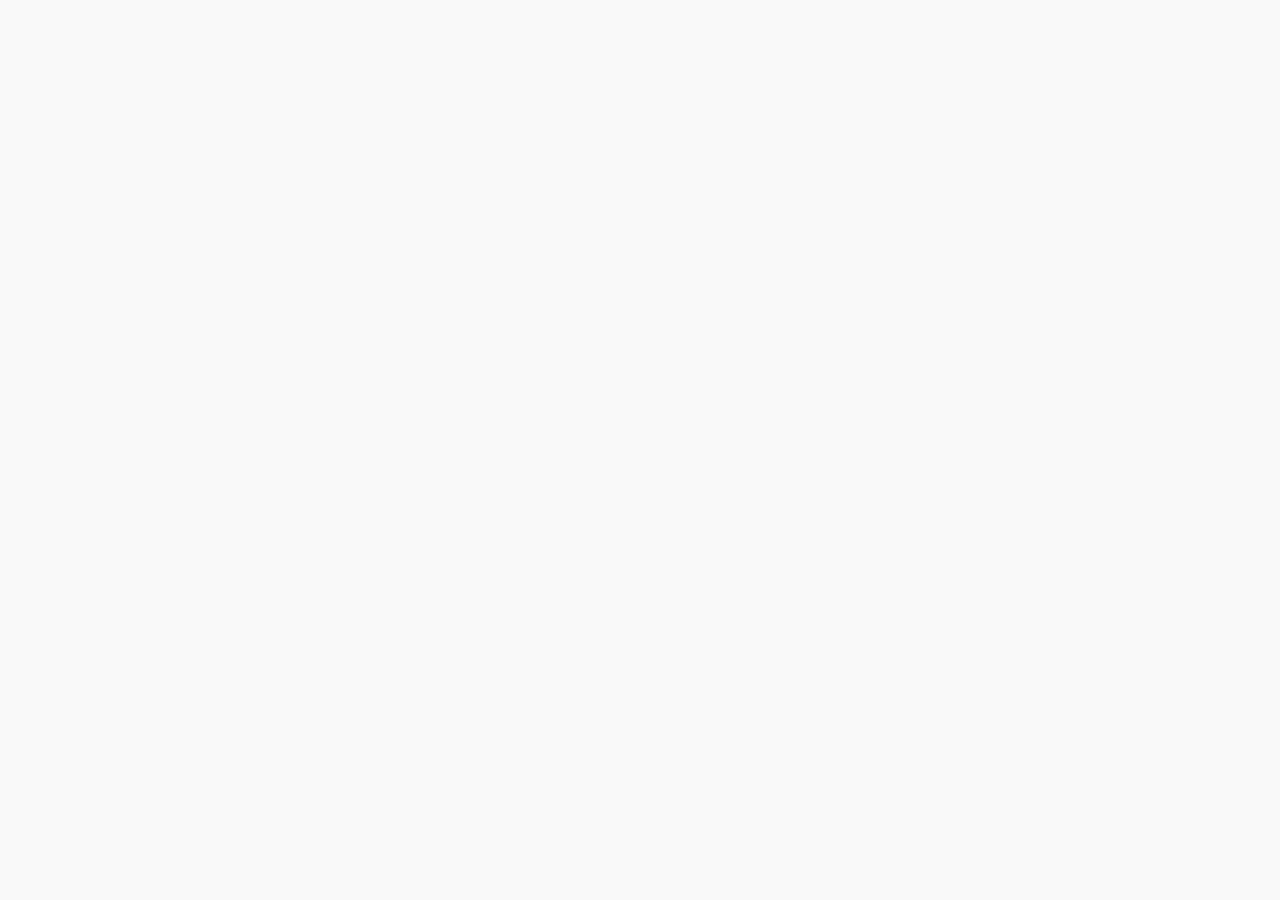
==== commit 73ffd5ac: "Reestructurar a plataforma de exámenes con roles, cursos y pruebas seguras Convierte la PWA de demo " ====
--- a/index.html
+++ b/index.html
@@ -3,8 +3,8 @@
 <head>
   <meta charset="UTF-8">
   <meta name="viewport" content="width=device-width, initial-scale=1.0, viewport-fit=cover">
-  <title>Golden Eagle Academy — Aviation English (ICAO)</title>
-  <meta name="description" content="Installable Aviation English exam portal for Golden Eagle Academy, aligned to the ICAO language proficiency levels.">
+  <title>Golden Eagle Academy — Plataforma de exámenes</title>
+  <meta name="description" content="Plataforma de exámenes de Golden Eagle Academy: cursos, módulos y pruebas seguras con preguntas al azar.">
   <meta name="theme-color" content="#091731">
   <meta name="apple-mobile-web-app-capable" content="yes">
   <meta name="mobile-web-app-capable" content="yes">
@@ -27,10 +27,11 @@
   <noscript>
     <div style="padding:40px;font-family:system-ui;text-align:center">
       <h1>Golden Eagle Academy</h1>
-      <p>This application requires JavaScript to run.</p>
+      <p>Esta aplicación necesita JavaScript para funcionar.</p>
     </div>
   </noscript>
-  <script src="js/data.js"></script>
-  <script src="js/app.js"></script>
+  <!-- Opcional: configura Supabase sin editar el repo.
+  <script>window.GE_CONFIG = { SUPABASE_URL: "", SUPABASE_ANON_KEY: "" };</script> -->
+  <script type="module" src="js/app.js"></script>
 </body>
 </html>
--- a/css/styles.css
+++ b/css/styles.css
@@ -61,6 +61,12 @@
 
 html, body { margin: 0; padding: 0; }
 
+html {
+  /* Prevent iOS text auto-inflation on rotation while keeping user zoom. */
+  -webkit-text-size-adjust: 100%;
+  text-size-adjust: 100%;
+}
+
 body {
   font-family: var(--font-body);
   background: var(--background);
@@ -68,6 +74,22 @@
   -webkit-font-smoothing: antialiased;
   text-rendering: optimizeLegibility;
   overscroll-behavior: none;
+  /* Never allow sideways scrolling on small screens. */
+  overflow-x: hidden;
+  -webkit-tap-highlight-color: transparent;
+}
+
+/* Lock background scroll while the mobile navigation drawer is open. */
+body.nav-open { overflow: hidden; }
+
+/* Honour reduced-motion preferences across the app. */
+@media (prefers-reduced-motion: reduce) {
+  *, *::before, *::after {
+    animation-duration: 0.001ms !important;
+    animation-iteration-count: 1 !important;
+    transition-duration: 0.001ms !important;
+    scroll-behavior: auto !important;
+  }
 }
 
 h1, h2, h3, h4 { font-family: var(--font-head); font-weight: 600; margin: 0; letter-spacing: -0.01em; }
@@ -75,6 +97,9 @@
 a { color: inherit; text-decoration: none; }
 button { font-family: inherit; }
 img { max-width: 100%; display: block; }
+
+/* Snappier tapping: drop the synthetic click delay on interactive controls. */
+button, a, label, input, .btn, .option, .nav-cell, .round-btn, .icon-btn { touch-action: manipulation; }
 
 /* Default sizing for inline icon SVGs (those without an explicit width attr).
    Explicit rules below override this via equal specificity + later source order. */
@@ -90,6 +115,7 @@
   display: grid;
   grid-template-columns: var(--sidebar-w) 1fr;
   min-height: 100vh;
+  min-height: 100dvh;
 }
 
 /* Scrim only participates on mobile (overridden in the media query). */
@@ -105,6 +131,7 @@
   position: sticky;
   top: 0;
   height: 100vh;
+  height: 100dvh;
   z-index: 40;
 }
 .brand {
@@ -185,7 +212,7 @@
   background: transparent;
   outline: none;
   width: 100%;
-  font-size: 15px;
+  font-size: 16px; /* 16px avoids iOS focus-zoom */
   color: var(--on-surface);
   font-family: var(--font-ui);
 }
@@ -651,6 +678,18 @@
 .empty { text-align: center; color: var(--slate-gray); padding: 60px 20px; }
 
 /* ========================= Responsive ========================= */
+
+/* Fluid type — headings scale smoothly with the viewport instead of jumping
+   at breakpoints, so every intermediate screen size reads well. */
+.hero h1 { font-size: clamp(1.9rem, 1.2rem + 3.2vw, 2.875rem); }
+.hero p { font-size: clamp(1rem, 0.9rem + 0.5vw, 1.125rem); }
+.page-head h1,
+.results-head h1 { font-size: clamp(1.9rem, 1.2rem + 3vw, 2.75rem); }
+.section-title { font-size: clamp(1.4rem, 1.1rem + 1.2vw, 1.75rem); }
+.section-head h2,
+.level-title h2 { font-size: clamp(1.3rem, 1rem + 1.4vw, 1.875rem); }
+
+/* ---- Large tablets / small laptops: collapse the two-column layouts ---- */
 @media (max-width: 1100px) {
   .dash-grid { grid-template-columns: 1fr; }
   .rail { flex-direction: row; flex-wrap: wrap; }
@@ -663,35 +702,299 @@
   .skills-grid { grid-template-columns: repeat(2, 1fr); }
 }
 
+/* ---- Tablet portrait and below: switch to the mobile shell (drawer nav) ---- */
 @media (max-width: 900px) {
   :root { --sidebar-w: 0px; }
   .app { grid-template-columns: 1fr; }
   .sidebar {
-    position: fixed; left: 0; top: 0; bottom: 0; width: 280px;
+    position: fixed; left: 0; top: 0; bottom: 0;
+    width: min(280px, 86vw);
+    height: 100vh; height: 100dvh;
     transform: translateX(-100%); transition: transform .25s ease;
     box-shadow: var(--shadow-2);
+    padding-left: max(16px, env(safe-area-inset-left));
+    overflow-y: auto;
+    -webkit-overflow-scrolling: touch;
   }
   body.nav-open .sidebar { transform: none; }
   .scrim { display: none; position: fixed; inset: 0; background: rgba(9,23,49,.5); z-index: 39; }
   body.nav-open .scrim { display: block; }
   .mobile-bar {
     display: flex; align-items: center; gap: 14px;
-    padding: 12px 16px; background: #05060a; color: #fff; position: sticky; top: 0; z-index: 35;
+    padding: 12px max(16px, env(safe-area-inset-right)) 12px max(16px, env(safe-area-inset-left));
+    background: #05060a; color: #fff; position: sticky; top: 0; z-index: 35;
   }
   .mobile-bar .brand-name { font-family: var(--font-head); font-weight: 700; font-size: 20px; }
   .mobile-bar img { width: 30px; height: 30px; }
-  .hamburger { background: transparent; border: none; color: #fff; display: grid; place-items: center; width: 40px; height: 40px; cursor: pointer; }
-  .topbar { padding: 12px 16px; }
+  .hamburger { background: transparent; border: none; color: #fff; display: grid; place-items: center; width: 44px; height: 44px; cursor: pointer; }
+  .topbar {
+    padding: 12px max(16px, env(safe-area-inset-right)) 12px max(16px, env(safe-area-inset-left));
+  }
   .topbar .search { display: none; }
-  .content { padding: 18px 16px 80px; }
+  .topbar-right { gap: 14px; }
+  .content {
+    padding: 18px max(16px, env(safe-area-inset-right)) calc(64px + env(safe-area-inset-bottom)) max(16px, env(safe-area-inset-left));
+  }
   .hero { padding: 26px; flex-direction: column; align-items: flex-start; }
-  .hero h1 { font-size: 32px; }
+  .hero .btn { width: 100%; }
   .stats { grid-template-columns: 1fr; }
   .exam-cards { grid-template-columns: 1fr; }
   .lib-grid { grid-template-columns: 1fr; }
-  .filter-list { position: static; flex-direction: row; flex-wrap: wrap; }
+  /* Turn the level filters into a horizontally scrollable strip. */
+  .filter-list {
+    position: static; flex-direction: row; flex-wrap: nowrap;
+    overflow-x: auto; gap: 8px; padding-bottom: 6px;
+    scrollbar-width: none; -webkit-overflow-scrolling: touch;
+  }
+  .filter-list::-webkit-scrollbar { display: none; }
+  .filter-list button { white-space: nowrap; flex: none; }
   .options { grid-template-columns: 1fr; }
   .skills-grid { grid-template-columns: 1fr; }
-  .page-head h1 { font-size: 32px; }
-  .results-head h1 { font-size: 30px; }
-}
+
+  /* Exam runner header re-flows: progress bar takes the full width. */
+  .exam-header { gap: 14px 18px; }
+  .progress-wrap { margin-left: 0; width: 100%; order: 3; }
+  .progress-track { flex: 1; width: auto; }
+  .timer { margin-left: auto; }
+
+  .results-head { flex-direction: column; }
+  .results-actions { width: 100%; }
+  .results-actions .btn { flex: 1; }
+}
+
+/* ---- Phones ---- */
+@media (max-width: 600px) {
+  .content { padding-top: 14px; }
+  .hero { padding: 22px; }
+  .stats { gap: 16px; margin-top: 20px; }
+  .section-head { margin: 30px 0 14px; }
+
+  /* Stacked exam rows read better than a cramped three-across layout. */
+  .exam-row { flex-wrap: wrap; gap: 14px; padding: 16px; }
+  .exam-row .exam-main { flex: 1 1 100%; order: 3; }
+  .date-badge { width: 56px; height: 56px; }
+  .date-badge .d { font-size: 22px; }
+  .round-btn { margin-left: auto; }
+
+  .exam-header h1 { font-size: 24px; }
+  .passage { padding: 20px 18px; }
+  .question-card { padding: 20px 18px; }
+  .q-head h3 { font-size: 19px; }
+
+  .grade-card .g-value { font-size: 52px; }
+  .grade-card .g-value .pct { font-size: 24px; }
+  .grade-card .g-value .verdict { font-size: 20px; display: block; margin-top: 4px; }
+
+  /* Full-width actions are easier to tap. */
+  .modal-actions { flex-direction: column-reverse; }
+  .modal-actions .btn { width: 100%; }
+  .results-actions { flex-direction: column; }
+  .results-actions .btn { width: 100%; flex: none; }
+  .runner-footer { flex-wrap: wrap; }
+  .runner-footer .btn { flex: 1 1 calc(50% - 8px); }
+  .runner-footer .spacer { display: none; }
+  .runner-footer #submitBtn { flex-basis: 100%; }
+
+  /* Comfortable minimum touch targets on the question navigator. */
+  .nav-grid { grid-template-columns: repeat(6, 1fr); gap: 8px; }
+  .nav-cell { min-height: 40px; }
+
+  .toast-host { left: 16px; right: 16px; transform: none; bottom: calc(20px + env(safe-area-inset-bottom)); }
+  .toast { width: 100%; justify-content: space-between; }
+}
+
+/* ---- Small phones ---- */
+@media (max-width: 400px) {
+  .content { padding-left: max(12px, env(safe-area-inset-left)); padding-right: max(12px, env(safe-area-inset-right)); }
+  .brand .brand-name,
+  .mobile-bar .brand-name { font-size: 18px; }
+  .hero { padding: 20px; }
+  .stat { padding: 18px; min-height: 0; }
+  .exam-card { padding: 20px; }
+  .btn { padding: 12px 18px; }
+  .nav-grid { grid-template-columns: repeat(5, 1fr); }
+  .legend { gap: 12px; }
+}
+
+/* ---- Short landscape (phones held sideways): let the drawer scroll ---- */
+@media (max-height: 480px) and (orientation: landscape) {
+  .sidebar { padding-top: 14px; padding-bottom: 14px; }
+  .hero { padding: 20px 26px; }
+}
+
+/* ---- Pointer-fine, hover-capable devices keep richer hover affordances;
+        coarse pointers get larger comfortable hit areas. ---- */
+@media (hover: none) and (pointer: coarse) {
+  .nav a { padding: 15px 16px; }
+  .option { padding: 18px; }
+  .filter-list button { padding: 14px 18px; }
+  .icon-btn { width: 44px; height: 44px; }
+}
+
+/* ==========================================================================
+   Componentes de la plataforma (login, roles, paneles, examen seguro)
+   ========================================================================== */
+
+/* ---- Botones extra ---- */
+.btn-google { background: #fff; color: #1a1c1c; border: 1px solid var(--outline-variant); gap: 10px; }
+.btn-google:hover { box-shadow: var(--shadow-1); background: #fafafa; }
+.btn-danger { background: var(--error); color: #fff; }
+.btn-danger:hover { filter: brightness(1.06); }
+.btn.sm { padding: 9px 14px; font-size: 14px; }
+.btn-row { display: flex; gap: 8px; flex-wrap: wrap; align-items: center; }
+
+/* ---- Login / Setup ---- */
+.auth-wrap { min-height: 100vh; min-height: 100dvh; display: grid; place-items: center; padding: 24px; background:
+  radial-gradient(1200px 600px at 50% -10%, rgba(9,23,49,.9), transparent), var(--eagle-navy); }
+.auth-card { width: 100%; max-width: 420px; background: #fff; border-radius: var(--r-xl); padding: 36px 32px; box-shadow: var(--shadow-2); text-align: center; }
+.auth-card.setup { max-width: 520px; text-align: left; }
+.auth-logo { width: 68px; height: 68px; margin-bottom: 12px; }
+.auth-card h1 { font-family: var(--font-head); font-size: 26px; }
+.auth-sub { color: var(--slate-gray); margin: 6px 0 22px; }
+.auth-form { display: grid; gap: 14px; text-align: left; margin-top: 6px; }
+.auth-form label, .fld { display: grid; gap: 6px; font-family: var(--font-ui); font-size: 13px; font-weight: 600; color: var(--on-surface-variant); }
+.auth-form input, .fld input, .fld textarea, .fld select {
+  font-family: var(--font-body); font-size: 15px; padding: 12px 14px; border: 1px solid var(--outline-variant);
+  border-radius: var(--r); background: var(--surface-container-lowest); color: var(--on-surface); width: 100%;
+}
+.auth-form input:focus, .fld input:focus, .fld textarea:focus { outline: none; border-color: var(--eagle-navy); box-shadow: 0 0 0 3px rgba(9,23,49,.12); }
+.auth-divider { display: flex; align-items: center; gap: 12px; margin: 20px 0 6px; color: var(--slate-gray); font-size: 13px; }
+.auth-divider::before, .auth-divider::after { content: ""; flex: 1; height: 1px; background: var(--outline-variant); }
+.auth-switch { margin-top: 18px; font-size: 14px; color: var(--slate-gray); }
+.auth-switch a { color: var(--eagle-navy); font-weight: 700; }
+.auth-note { display: flex; gap: 8px; align-items: flex-start; margin-top: 18px; padding: 12px; background: var(--surface-container-low); border-radius: var(--r); font-size: 13px; color: var(--slate-gray); text-align: left; }
+.auth-note svg { width: 18px; height: 18px; flex: none; }
+.setup-steps { margin: 8px 0 0; padding-left: 20px; line-height: 1.9; color: var(--on-surface-variant); }
+.setup-steps code, .auth-note code { background: var(--surface-container-high); padding: 1px 6px; border-radius: 4px; font-size: 13px; }
+
+/* ---- Tarjeta de rol en la barra lateral ---- */
+.role-card { padding: 14px; border-radius: var(--r-md); background: var(--surface-container-low); border: 1px solid var(--outline-variant); }
+.role-badge { display: inline-block; font-family: var(--font-ui); font-size: 11px; font-weight: 700; letter-spacing: .06em; text-transform: uppercase; padding: 3px 10px; border-radius: 999px; }
+.role-badge.teacher { background: var(--golden-yellow); color: var(--eagle-navy); }
+.role-badge.student { background: var(--eagle-navy); color: #fff; }
+.role-name { margin-top: 8px; font-size: 13px; color: var(--on-surface-variant); font-weight: 600; word-break: break-word; }
+.avatar-initial { width: 42px; height: 42px; border-radius: 999px; display: grid; place-items: center; background: var(--eagle-navy); color: #fff; font-family: var(--font-head); font-weight: 700; border: 2px solid var(--golden-yellow); }
+.topbar-title h2 { font-family: var(--font-head); font-size: 20px; }
+#logoutBtn { color: var(--slate-gray); }
+
+/* ---- Paneles y listas ---- */
+.two-col { display: grid; grid-template-columns: 1fr 1fr; gap: 24px; align-items: start; }
+.panel { background: var(--surface-container-lowest); border: 1px solid var(--outline-variant); border-radius: var(--r-lg); padding: 22px; margin-bottom: 22px; }
+.panel-head { display: flex; align-items: center; justify-content: space-between; gap: 12px; margin-bottom: 16px; flex-wrap: wrap; }
+.panel-head h2 { font-family: var(--font-head); font-size: 20px; display: flex; align-items: center; gap: 8px; }
+.panel-head h2 svg { width: 20px; height: 20px; }
+.panel-head .count { background: var(--surface-container-high); color: var(--on-surface-variant); font-size: 13px; font-weight: 700; padding: 2px 10px; border-radius: 999px; }
+.inline-form { display: flex; gap: 8px; margin-bottom: 14px; }
+.inline-form input { flex: 1; padding: 11px 14px; border: 1px solid var(--outline-variant); border-radius: var(--r); font-size: 15px; }
+.list { display: flex; flex-direction: column; }
+.list-row { display: flex; align-items: center; justify-content: space-between; gap: 12px; padding: 13px 4px; border-bottom: 1px solid var(--outline-variant); }
+.list-row:last-child { border-bottom: none; }
+.list-row b { font-size: 15px; }
+.list-row .sub { display: block; font-size: 12.5px; color: var(--slate-gray); margin-top: 2px; }
+.icon-btn.danger { color: var(--error); }
+.icon-btn.danger:hover { background: var(--error-container); }
+
+/* ---- Cabecera con volver ---- */
+.page-head.with-back { position: relative; }
+.back-link { display: inline-flex; align-items: center; gap: 6px; color: var(--slate-gray); font-weight: 600; font-size: 14px; margin-bottom: 8px; }
+.back-link:hover { color: var(--eagle-navy); }
+.back-link svg { width: 16px; height: 16px; }
+
+/* ---- Tabs ---- */
+.tabs { display: flex; gap: 6px; border-bottom: 1px solid var(--outline-variant); margin: 6px 0 22px; overflow-x: auto; }
+.tab { background: none; border: none; padding: 12px 16px; font-family: var(--font-ui); font-weight: 600; font-size: 14.5px; color: var(--slate-gray); cursor: pointer; border-bottom: 2px solid transparent; white-space: nowrap; }
+.tab:hover { color: var(--on-surface); }
+.tab.active { color: var(--eagle-navy); border-bottom-color: var(--golden-yellow); }
+
+/* ---- Campos en grilla ---- */
+.grid2 { display: grid; grid-template-columns: 1fr 1fr; gap: 12px; }
+.grid3 { display: grid; grid-template-columns: repeat(3, 1fr); gap: 12px; }
+.opt-fld { display: flex !important; flex-direction: row !important; align-items: center; gap: 10px; }
+.opt-fld input[type=radio] { width: 18px; height: 18px; flex: none; accent-color: var(--eagle-navy); }
+.opt-fld input[type=text] { flex: 1; }
+.hint { font-size: 13px; color: var(--slate-gray); margin-top: 6px; line-height: 1.5; }
+.hint code, .q-opts .ok { font-size: 12.5px; }
+.note { display: flex; gap: 8px; align-items: flex-start; padding: 12px 14px; border-radius: var(--r); font-size: 13.5px; margin-bottom: 16px; }
+.note svg { width: 18px; height: 18px; flex: none; }
+.note.warn { background: #fff6e0; color: #7a5900; border: 1px solid #f2d488; }
+
+/* ---- Banco de preguntas ---- */
+.q-list { display: flex; flex-direction: column; gap: 10px; }
+.q-item { display: flex; align-items: flex-start; justify-content: space-between; gap: 12px; padding: 14px; border: 1px solid var(--outline-variant); border-radius: var(--r-md); background: var(--surface-container-lowest); }
+.q-item-main { display: flex; gap: 12px; }
+.q-idx { width: 28px; height: 28px; border-radius: 999px; background: var(--surface-container-high); color: var(--on-surface-variant); display: grid; place-items: center; font-weight: 700; font-size: 13px; flex: none; }
+.q-opts { display: flex; flex-wrap: wrap; gap: 6px 14px; margin-top: 6px; color: var(--slate-gray); font-size: 13px; }
+.q-opts .ok { color: var(--success); font-weight: 700; }
+
+/* ---- Asignaciones / estado ---- */
+.status-pill { display: inline-block; font-family: var(--font-ui); font-size: 11px; font-weight: 700; letter-spacing: .05em; text-transform: uppercase; padding: 3px 10px; border-radius: 999px; }
+.status-pill.open { background: var(--success-soft); color: #0f7a53; }
+.status-pill.upcoming { background: #fff6e0; color: #7a5900; }
+.status-pill.closed { background: var(--surface-container-high); color: var(--slate-gray); }
+.assign-row { display: flex; align-items: center; justify-content: space-between; gap: 16px; padding: 18px; border: 1px solid var(--outline-variant); border-radius: var(--r-md); background: var(--surface-container-lowest); margin-bottom: 12px; }
+.assign-title { display: flex; align-items: center; gap: 10px; flex-wrap: wrap; }
+.assign-title h3 { font-size: 19px; }
+.assign-meta { display: flex; flex-wrap: wrap; gap: 8px; margin-top: 10px; }
+
+/* ---- Tabla de resultados ---- */
+.table-wrap { overflow-x: auto; border: 1px solid var(--outline-variant); border-radius: var(--r-md); margin-top: 16px; }
+.data-table { width: 100%; border-collapse: collapse; font-size: 14.5px; min-width: 560px; }
+.data-table th, .data-table td { text-align: left; padding: 12px 16px; border-bottom: 1px solid var(--outline-variant); }
+.data-table th { background: var(--surface-container-low); font-family: var(--font-ui); font-size: 12px; text-transform: uppercase; letter-spacing: .05em; color: var(--slate-gray); }
+.data-table tr:last-child td { border-bottom: none; }
+.warn-count { display: inline-block; min-width: 22px; text-align: center; background: var(--error-container); color: var(--on-error-container); font-weight: 700; padding: 1px 8px; border-radius: 999px; }
+
+/* ==========================================================================
+   Examen en modo seguro (pantalla completa, sin barra lateral)
+   ========================================================================== */
+body.exam-locked { overflow: hidden; }
+.exam-loading { min-height: 100vh; min-height: 100dvh; display: grid; place-content: center; justify-items: center; gap: 16px; text-align: center; padding: 24px; background: var(--eagle-navy); color: #fff; }
+.exam-loading h2 { font-family: var(--font-head); }
+.exam-loading .btn { margin-top: 8px; }
+.spinner { width: 46px; height: 46px; border-radius: 999px; border: 4px solid rgba(255,255,255,.2); border-top-color: var(--golden-yellow); animation: spin 1s linear infinite; }
+@keyframes spin { to { transform: rotate(360deg); } }
+
+.exam-intro { min-height: 100vh; min-height: 100dvh; display: grid; place-items: center; padding: 24px; background: var(--eagle-navy); }
+.intro-card { max-width: 560px; background: #fff; border-radius: var(--r-xl); padding: 34px; box-shadow: var(--shadow-2); }
+.lock-emblem { display: inline-grid; place-items: center; width: 56px; height: 56px; border-radius: 999px; background: var(--golden-yellow); color: var(--eagle-navy); margin-bottom: 8px; }
+.lock-emblem svg { width: 28px; height: 28px; }
+.intro-card h1 { font-family: var(--font-head); font-size: 28px; }
+.intro-sub { color: var(--slate-gray); margin: 6px 0 18px; }
+.rules { list-style: none; display: grid; gap: 12px; margin: 0 0 22px; }
+.rules li { display: flex; gap: 12px; align-items: flex-start; font-size: 15px; line-height: 1.45; }
+.rules svg { width: 20px; height: 20px; flex: none; color: var(--eagle-navy); margin-top: 1px; }
+.intro-actions { display: flex; gap: 12px; justify-content: flex-end; flex-wrap: wrap; }
+.intro-note { margin-top: 16px; font-size: 12.5px; color: var(--slate-gray); }
+
+.exam-shell { min-height: 100vh; min-height: 100dvh; display: flex; flex-direction: column; background: var(--surface); }
+.exam-topbar { display: flex; align-items: center; gap: 18px; padding: 14px 22px; background: var(--eagle-navy); color: #fff; position: sticky; top: 0; z-index: 5; }
+.exam-brand { display: flex; align-items: center; gap: 8px; font-family: var(--font-head); font-weight: 700; }
+.exam-brand svg { width: 20px; height: 20px; color: var(--golden-yellow); }
+.exam-progress { display: flex; align-items: center; gap: 10px; flex: 1; }
+.exam-progress .progress-track { flex: 1; width: auto; background: rgba(255,255,255,.18); }
+.exam-progress .progress-track > span { background: var(--golden-yellow); }
+.exam-progress .progress-count { font-family: var(--font-ui); font-size: 13px; color: #cdd6ea; }
+.exam-topbar .timer { background: rgba(255,255,255,.12); color: #fff; }
+.exam-topbar .timer.danger { background: var(--error); color: #fff; animation: pulse 1s infinite; }
+@keyframes pulse { 50% { opacity: .7; } }
+.exam-body { flex: 1; display: grid; grid-template-columns: 1fr 280px; gap: 22px; padding: 24px; max-width: 1080px; width: 100%; margin: 0 auto; }
+.exam-body .question-card { align-self: start; }
+.exam-body .navigator { position: sticky; top: 90px; align-self: start; background: var(--surface-container-lowest); border: 1px solid var(--outline-variant); border-radius: var(--r-lg); padding: 18px; }
+.exam-body .navigator h3 { font-family: var(--font-head); font-size: 17px; margin-bottom: 12px; }
+.exam-body .nav-grid { display: grid; grid-template-columns: repeat(5, 1fr); gap: 8px; }
+.nav-hint { margin-top: 12px; font-size: 12.5px; color: var(--slate-gray); }
+.modal-body { color: var(--on-surface-variant); }
+
+@media (max-width: 900px) {
+  .two-col { grid-template-columns: 1fr; }
+  .exam-body { grid-template-columns: 1fr; }
+  .exam-body .navigator { position: static; order: -1; }
+  .exam-body .nav-grid { grid-template-columns: repeat(8, 1fr); }
+  .grid3 { grid-template-columns: 1fr; }
+}
+@media (max-width: 600px) {
+  .grid2 { grid-template-columns: 1fr; }
+  .assign-row { flex-direction: column; align-items: stretch; }
+  .exam-topbar { flex-wrap: wrap; gap: 12px; padding: 12px 16px; }
+  .exam-progress { order: 3; flex-basis: 100%; }
+}
